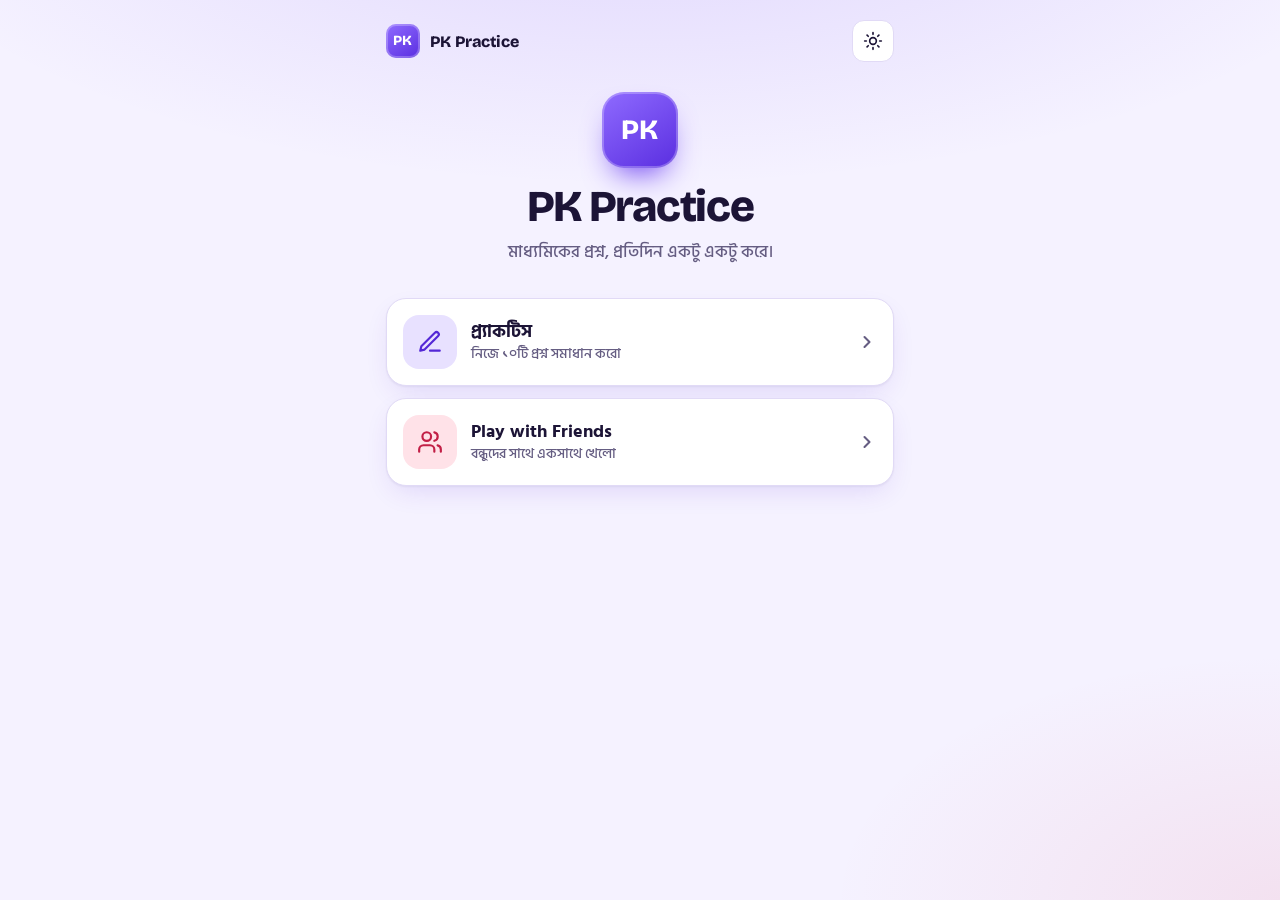
==== index.html @ 12517325 "index coad change" ====
<!DOCTYPE html>
<html lang="bn">
<head>
<meta charset="UTF-8">
<meta name="viewport" content="width=device-width, initial-scale=1, viewport-fit=cover">
<title>PK Practice – মাধ্যমিক প্রশ্ন প্র্যাকটিস</title>
<script>try{document.documentElement.dataset.theme=localStorage.getItem("pk-theme")||(matchMedia("(prefers-color-scheme: dark)").matches?"dark":"light")}catch(e){}</script>
<link rel="preconnect" href="https://fonts.googleapis.com">
<link rel="preconnect" href="https://fonts.gstatic.com" crossorigin>
<link href="https://fonts.googleapis.com/css2?family=Bricolage+Grotesque:opsz,wght@12..96,600;12..96,800&family=Hind+Siliguri:wght@400;500;600;700&display=swap" rel="stylesheet">
<link rel="stylesheet" href="style.css">
</head>
<body>
<div class="app">
  <header class="top">
    <div class="brand"><span class="logo">PK</span>PK Practice</div>
    <button id="themeBtn" class="icon-btn" aria-label="থিম বদলাও">
      <svg class="sun" width="20" height="20" viewBox="0 0 24 24" fill="none" stroke="currentColor" stroke-width="2" stroke-linecap="round"><circle cx="12" cy="12" r="4"/><path d="M12 2v2M12 20v2M4.9 4.9l1.4 1.4M17.7 17.7l1.4 1.4M2 12h2M20 12h2M4.9 19.1l1.4-1.4M17.7 6.3l1.4-1.4"/></svg>
      <svg class="moon" width="20" height="20" viewBox="0 0 24 24" fill="none" stroke="currentColor" stroke-width="2" stroke-linecap="round" stroke-linejoin="round"><path d="M21 12.8A9 9 0 1 1 11.2 3a7 7 0 0 0 9.8 9.8z"/></svg>
    </button>
  </header>

  <main>
    <!-- হোম -->
    <section id="home" class="view active">
      <div class="hero">
        <span class="logo xl">PK</span>
        <h1>PK Practice</h1>
        <p class="bn">মাধ্যমিকের প্রশ্ন, প্রতিদিন একটু একটু করে।</p>
      </div>
      <div class="menu">
        <button class="opt" data-go="setup">
          <span class="opt-ico"><svg width="26" height="26" viewBox="0 0 24 24" fill="none" stroke="currentColor" stroke-width="2" stroke-linecap="round" stroke-linejoin="round"><path d="M12 20h9M16.5 3.5a2.1 2.1 0 0 1 3 3L7 19l-4 1 1-4z"/></svg></span>
          <span class="opt-txt"><b>প্র্যাকটিস</b><small>নিজে ১০টি প্রশ্ন সমাধান করো</small></span>
          <svg class="chev" width="20" height="20" viewBox="0 0 24 24" fill="none" stroke="currentColor" stroke-width="2.5" stroke-linecap="round" stroke-linejoin="round"><path d="m9 6 6 6-6 6"/></svg>
        </button>
        <a class="opt" href="question practice/friends.html">
          <span class="opt-ico opp"><svg width="26" height="26" viewBox="0 0 24 24" fill="none" stroke="currentColor" stroke-width="2" stroke-linecap="round" stroke-linejoin="round"><path d="M16 21v-2a4 4 0 0 0-4-4H6a4 4 0 0 0-4 4v2M9 11a4 4 0 1 0 0-8 4 4 0 0 0 0 8zM22 21v-2a4 4 0 0 0-3-3.9M16 3.1a4 4 0 0 1 0 7.8"/></svg></span>
          <span class="opt-txt"><b>Play with Friends</b><small>বন্ধুদের সাথে একসাথে খেলো</small></span>
          <svg class="chev" width="20" height="20" viewBox="0 0 24 24" fill="none" stroke="currentColor" stroke-width="2.5" stroke-linecap="round" stroke-linejoin="round"><path d="m9 6 6 6-6 6"/></svg>
        </a>
      </div>
    </section>

    <!-- বিষয় বাছাই -->
    <section id="setup" class="view">
      <button class="back" data-go="home">← হোম</button>
      <div class="card form-card">
        <div>
          <h2 class="card-title">কোন বিষয়ে প্র্যাকটিস করবে?</h2>
          <p class="sub">বিষয় বেছে নিলে ১০টি র‍্যান্ডম প্রশ্ন আসবে।</p>
        </div>
        <div id="subjects" class="grid"><p class="sub">প্রশ্ন লোড হচ্ছে…</p></div>
        <p id="setupError" class="error" hidden></p>
      </div>
      <button id="startBtn" class="btn primary" disabled>বিষয় বাছাই করো</button>
    </section>

    <!-- কুইজ -->
    <section id="quiz" class="view">
      <div class="q-meta">
        <button id="quitBtn" class="leave">✕ বন্ধ করো</button>
        <span id="counter" class="count"></span>
      </div>
      <div id="segs" class="segs"></div>
      <div id="qCard" class="card q-card">
        <span id="qSubject" class="tag"></span>
        <h2 id="qText" class="q-text"></h2>
        <div id="options" class="options"></div>
        <div id="feedback" class="feedback" hidden></div>
      </div>
      <button id="nextBtn" class="btn primary" hidden>পরবর্তী</button>
    </section>

    <!-- রেজাল্ট -->
    <section id="result" class="view">
      <div class="card result-card">
        <div id="ring" class="ring">
          <svg viewBox="0 0 120 120"><circle class="trk" cx="60" cy="60" r="52"/><circle id="arc" class="arc" cx="60" cy="60" r="52"/></svg>
          <div class="ring-n"><b id="score"></b><small id="total"></small></div>
        </div>
        <h2 id="resultMsg"></h2>
        <p id="resultSub" class="reason"></p>
        <div class="stats">
          <div><b id="stOk"></b><span>সঠিক</span></div>
          <div><b id="stNo"></b><span>ভুল</span></div>
          <div><b id="stPct"></b><span>স্কোর</span></div>
        </div>
      </div>
      <details class="card review">
        <summary>প্রতিটি প্রশ্নের উত্তর দেখো</summary>
        <ul id="review"></ul>
      </details>
      <div class="row">
        <button id="againBtn" class="btn primary">আবার প্র্যাকটিস</button>
        <button class="btn ghost" data-go="home">হোম</button>
      </div>
    </section>
  </main>
</div>
<script src="script.js"></script>
</body>
</html>
---- style.css ----
/* =================== Design tokens =================== */
:root {
  --font: 'Bricolage Grotesque', 'Hind Siliguri', system-ui, sans-serif;
  --font-bn: 'Hind Siliguri', 'Bricolage Grotesque', system-ui, sans-serif;

  --bg: #f5f2ff;        --surface: #ffffff;   --surface-2: #f0ebff;
  --ink: #1c1436;       --muted: #655d82;     --line: #e1daf6;

  --violet: #6c3ff2;    --violet-ink: #ffffff; --violet-soft: #e8e1ff; --violet-text: #5428d6;
  --red: #e0365a;       --red-soft: #ffe2e8;   --red-text: #c21f46;
  --green: #12803d;     --green-soft: #d9f5e4;
  --gold: #f2a900;

  --shadow: 0 1px 2px rgba(28, 20, 54, .05), 0 10px 28px -8px rgba(84, 40, 214, .16);
  --glow-1: rgba(108, 63, 242, .16);
  --glow-2: rgba(224, 54, 90, .09);
}
[data-theme="dark"] {
  --bg: #130d26;        --surface: #1d1538;   --surface-2: #271d4a;
  --ink: #f2edff;       --muted: #a99fcc;     --line: #372b63;

  --violet: #a58bff;    --violet-ink: #150a36; --violet-soft: #33276a; --violet-text: #c8b9ff;
  --red: #ff7a93;       --red-soft: #43202f;   --red-text: #ff9db0;
  --green: #46d98a;     --green-soft: #143726;
  --gold: #ffc83d;

  --shadow: none;
  --glow-1: rgba(140, 100, 255, .22);
  --glow-2: rgba(255, 90, 130, .12);
}

/* =================== Base =================== */
*, *::before, *::after { box-sizing: border-box; }
html { -webkit-text-size-adjust: 100%; }
body {
  margin: 0; min-height: 100dvh; font-family: var(--font-bn); color: var(--ink); background-color: var(--bg);
  background-image: radial-gradient(70rem 28rem at 50% -8rem, var(--glow-1), transparent 70%), radial-gradient(40rem 22rem at 100% 100%, var(--glow-2), transparent 70%);
  background-attachment: fixed; line-height: 1.5; -webkit-tap-highlight-color: transparent;
}
.app { max-width: 540px; margin: 0 auto; padding: max(14px, env(safe-area-inset-top)) 16px calc(32px + env(safe-area-inset-bottom)); }
h1, h2, p { margin: 0; }
button { font-family: inherit; }
[hidden] { display: none !important; }
:focus-visible { outline: 3px solid var(--violet); outline-offset: 2px; }
.view { display: none; }
.view.active { display: grid; gap: 16px; }

/* =================== Top bar =================== */
.top { display: flex; align-items: center; justify-content: space-between; padding: 6px 0 16px; }
.brand { display: inline-flex; align-items: center; gap: 10px; font: 800 16px var(--font); }
.logo { width: 34px; height: 34px; border-radius: 10px; display: grid; place-items: center; color: #fff; font: 800 14px/1 var(--font); letter-spacing: .02em; background: linear-gradient(145deg, #8f6bff, #5a2ee0); box-shadow: inset 0 0 0 2px rgba(255, 255, 255, .25); }
.logo.xl { width: 76px; height: 76px; border-radius: 22px; font-size: 28px; margin-bottom: 16px; box-shadow: inset 0 0 0 2px rgba(255, 255, 255, .25), 0 16px 30px -12px var(--violet); }
.icon-btn { width: 42px; height: 42px; border-radius: 12px; border: 1.5px solid var(--line); background: var(--surface); color: var(--ink); display: grid; place-items: center; cursor: pointer; }
.icon-btn .moon { display: none; }
[data-theme="dark"] .icon-btn .sun { display: none; }
[data-theme="dark"] .icon-btn .moon { display: block; }

/* =================== Shared =================== */
.card { background: var(--surface); border: 1px solid var(--line); border-radius: 20px; padding: 20px; box-shadow: var(--shadow); }
.btn { appearance: none; border: 0; cursor: pointer; width: 100%; min-height: 54px; padding: 14px 18px; border-radius: 14px; font: 700 17px var(--font-bn); display: inline-flex; align-items: center; justify-content: center; gap: 8px; transition: transform .12s, opacity .15s; }
.btn:active:not(:disabled) { transform: scale(.98); }
.btn:disabled { opacity: .45; cursor: not-allowed; }
.btn.primary { background: var(--violet); color: var(--violet-ink); box-shadow: 0 8px 18px -8px var(--violet); }
.btn.ghost { background: transparent; color: var(--ink); border: 1.5px solid var(--line); }
.back { justify-self: start; background: none; border: 0; cursor: pointer; color: var(--ink); font: 700 15px var(--font-bn); padding: 8px 10px 8px 2px; border-radius: 10px; }
.sub { color: var(--muted); font-size: 15px; margin-top: 2px; }
.error { padding: 12px 14px; border-radius: 12px; background: var(--red-soft); color: var(--red-text); font-weight: 600; font-size: 15px; }

/* =================== Home =================== */
.hero { text-align: center; padding: 14px 0 10px; display: grid; justify-items: center; }
.hero h1 { font: 800 clamp(34px, 10vw, 44px)/1.05 var(--font); letter-spacing: -.03em; }
.hero .bn { margin-top: 10px; color: var(--muted); font: 500 17px/1.5 var(--font-bn); }
.menu { display: grid; gap: 12px; margin-top: 6px; }
.opt { display: flex; align-items: center; gap: 14px; width: 100%; text-align: left; text-decoration: none; color: var(--ink); background: var(--surface); border: 1px solid var(--line); border-radius: 20px; padding: 16px; box-shadow: var(--shadow); font: inherit; cursor: pointer; transition: transform .12s, border-color .15s; }
.opt:active { transform: scale(.98); }
@media (hover: hover) { .opt:hover { border-color: var(--violet); } }
.opt-ico { width: 54px; height: 54px; border-radius: 16px; flex: none; display: grid; place-items: center; background: var(--violet-soft); color: var(--violet-text); }
.opt-ico.opp { background: var(--red-soft); color: var(--red-text); }
.opt-txt { flex: 1; min-width: 0; }
.opt-txt b { display: block; font: 700 18px/1.3 var(--font-bn); }
.opt-txt small { display: block; color: var(--muted); font: 500 14px/1.4 var(--font-bn); }
.chev { color: var(--muted); flex: none; }

/* =================== Setup =================== */
.form-card { display: grid; gap: 18px; }
.card-title { font: 800 22px/1.35 var(--font-bn); }
.grid { display: grid; grid-template-columns: 1fr 1fr; gap: 10px; }
.tile { position: relative; display: flex; align-items: center; gap: 12px; padding: 12px; min-height: 66px; text-align: left; border-radius: 14px; border: 2px solid var(--line); background: var(--surface-2); color: var(--ink); font: 700 16px/1.3 var(--font-bn); cursor: pointer; transition: border-color .15s, background-color .15s; }
.tile.wide { grid-column: 1 / -1; }
.tile .ti { width: 40px; height: 40px; border-radius: 11px; flex: none; display: grid; place-items: center; background: var(--surface); color: var(--violet-text); }
.tile small { display: block; font: 500 12.5px/1.3 var(--font-bn); color: var(--muted); }
.tile.on { border-color: var(--violet); background: var(--violet-soft); }
.tile.on .ti { background: var(--violet); color: var(--violet-ink); }
.tile.on::after { content: "✓"; position: absolute; top: 6px; right: 10px; font-weight: 800; color: var(--violet-text); }
.tile:disabled { opacity: .5; cursor: not-allowed; }
@media (hover: hover) { .tile:hover:not(:disabled):not(.on) { border-color: var(--violet); } }

/* =================== Quiz =================== */
.q-meta { display: flex; justify-content: space-between; align-items: center; }
.leave { background: none; border: 0; color: var(--muted); font: 600 14px var(--font-bn); cursor: pointer; padding: 8px 4px; }
.count { font: 800 16px var(--font-bn); color: var(--violet-text); }
.segs { display: grid; grid-auto-flow: column; grid-auto-columns: 1fr; gap: 4px; }
.segs i { height: 8px; border-radius: 3px; background: var(--line); transition: background-color .25s; }
.segs i.cur { background: var(--violet); }
.segs i.ok { background: var(--green); }
.segs i.no { background: var(--red); }
.q-card { padding: 18px 16px 16px; }
.tag { display: inline-block; padding: 3px 10px; border-radius: 6px; background: var(--violet-soft); color: var(--violet-text); font: 700 13px var(--font-bn); margin-bottom: 12px; }
.q-text { font: 700 clamp(20px, 5.8vw, 24px)/1.5 var(--font-bn); margin-bottom: 18px; }
.options { display: grid; gap: 10px; }
.option { display: flex; align-items: center; gap: 12px; width: 100%; min-height: 58px; padding: 10px 14px 10px 10px; border-radius: 14px; border: 2px solid var(--line); background: var(--surface-2); color: var(--ink); font: 600 17px/1.4 var(--font-bn); text-align: left; cursor: pointer; transition: border-color .15s, background-color .15s, opacity .15s, transform .12s; }
@media (hover: hover) { .option:hover:not(:disabled) { border-color: var(--violet); } }
.option:active:not(:disabled) { transform: scale(.985); }
.option:disabled { cursor: default; }
.key { flex: none; width: 34px; height: 34px; border-radius: 9px; display: grid; place-items: center; background: var(--surface); border: 1.5px solid var(--line); color: var(--violet-text); font: 700 15px var(--font-bn); }
.otext { flex: 1; min-width: 0; overflow-wrap: anywhere; }
.mark { flex: none; font: 800 18px/1 var(--font); }
.option.is-correct { background: var(--green-soft); border-color: var(--green); color: var(--green); }
.option.is-wrong { background: var(--red-soft); border-color: var(--red); color: var(--red-text); animation: shake .38s; }
.is-correct .key, .is-wrong .key { border-color: currentColor; color: inherit; }
.is-correct .mark::after { content: "✓"; }
.is-wrong .mark::after { content: "✕"; }
.option.dim { opacity: .5; }
.en .q-text, .en .option { font-family: var(--font); }
.feedback { margin-top: 14px; padding: 12px 14px; border-radius: 12px; font: 500 15px/1.55 var(--font-bn); }
.feedback b { display: block; font-weight: 700; font-size: 16px; }
.feedback.ok { background: var(--green-soft); color: var(--green); }
.feedback.no { background: var(--red-soft); color: var(--red-text); }
.feedback .ex { display: block; margin-top: 6px; color: var(--ink); opacity: .85; }

/* =================== Result =================== */
.result-card { text-align: center; padding: 26px 16px 20px; display: grid; justify-items: center; gap: 6px; }
.ring { position: relative; width: 136px; height: 136px; margin-bottom: 10px; }
.ring svg { width: 100%; height: 100%; transform: rotate(-90deg); }
.ring circle { fill: none; stroke-width: 10; }
.trk { stroke: var(--surface-2); }
.arc { stroke: var(--violet); stroke-linecap: round; stroke-dasharray: 327; stroke-dashoffset: 327; transition: stroke-dashoffset 1s cubic-bezier(.2, .8, .2, 1); }
.ring.win .arc { stroke: var(--gold); }
.ring.low .arc { stroke: var(--red); }
.ring-n { position: absolute; inset: 0; display: grid; place-content: center; justify-items: center; line-height: 1.1; }
.ring-n b { font: 800 38px/1 var(--font-bn); }
.ring-n small { color: var(--muted); font: 600 15px var(--font-bn); }
.result-card h2 { font: 800 clamp(22px, 6.5vw, 28px)/1.3 var(--font-bn); }
.reason { color: var(--muted); font-size: 16px; }
.stats { display: grid; grid-template-columns: repeat(3, 1fr); width: 100%; margin-top: 14px; padding-top: 14px; border-top: 1px solid var(--line); }
.stats div + div { border-left: 1px solid var(--line); }
.stats b { display: block; font: 800 24px/1.2 var(--font-bn); }
.stats div:nth-child(1) b { color: var(--green); }
.stats div:nth-child(2) b { color: var(--red-text); }
.stats span { color: var(--muted); font-size: 14px; }
.review { padding: 0; overflow: hidden; }
.review summary { list-style: none; cursor: pointer; padding: 16px 18px; font-weight: 700; display: flex; justify-content: space-between; align-items: center; }
.review summary::-webkit-details-marker { display: none; }
.review summary::after { content: ""; width: 9px; height: 9px; border-right: 2.5px solid var(--muted); border-bottom: 2.5px solid var(--muted); transform: rotate(45deg); transition: transform .2s; }
.review[open] summary::after { transform: rotate(-135deg); }
.review ul { list-style: none; margin: 0; padding: 0 18px 6px; }
.review li { padding: 14px 0 14px 12px; border-top: 1px solid var(--line); border-left: 4px solid var(--green); margin-left: -12px; padding-left: 12px; display: grid; gap: 4px; }
.review li.bad { border-left-color: var(--red); }
.review .q { font: 600 16px/1.45 var(--font-bn); }
.review .wrong { color: var(--red-text); font-size: 14.5px; }
.review .right { color: var(--green); font-weight: 700; font-size: 15px; }
.row { display: grid; grid-template-columns: 3fr 2fr; gap: 10px; }

@keyframes shake { 0%, 100% { transform: translateX(0); } 25% { transform: translateX(-6px); } 75% { transform: translateX(6px); } }
@media (prefers-reduced-motion: reduce) { *, *::before, *::after { animation-duration: .01ms !important; transition-duration: .01ms !important; } }
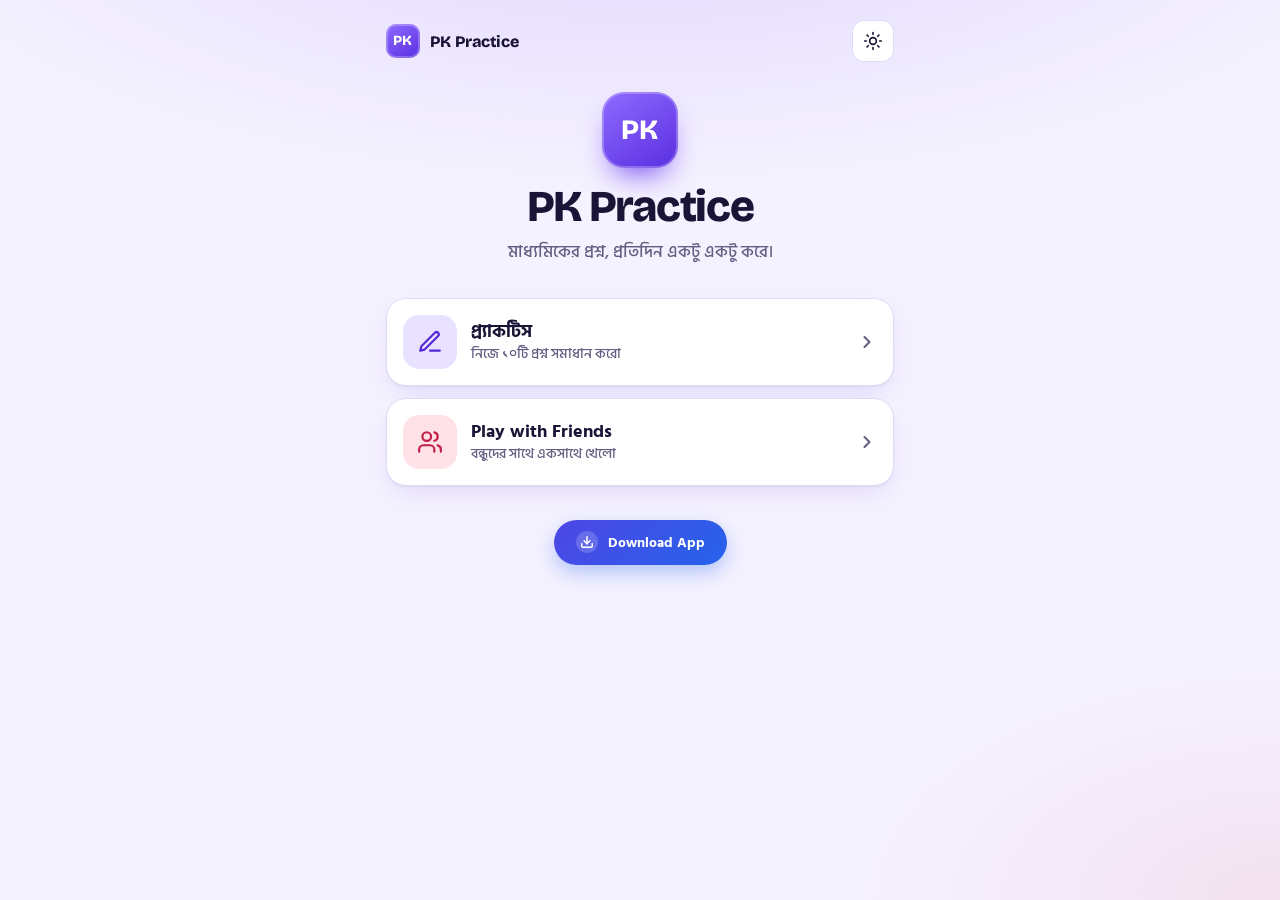
==== commit ba8e23c7: "upgrade download button logic" ====
--- a/index.html
+++ b/index.html
@@ -3,12 +3,40 @@
 <head>
 <meta charset="UTF-8">
 <meta name="viewport" content="width=device-width, initial-scale=1, viewport-fit=cover">
-<title>PK Practice – মাধ্যমিক প্রশ্ন প্র্যাকটিস</title>
+<title>PK Practice – Madhyamik question practice</title>
+
+ <meta name="description" content="Challenge your friends to a live Madhyamik quiz. Create a room, share the code, and see who scores highest." />
+  <meta property="og:type" content="website" />
+  <meta property="og:site_name" content="P. K PRACTICE" />
+  <meta property="og:title" content="Play the Madhyamik Quiz with Friends | P. K PRACTICE" />
+  <meta property="og:description" content="Challenge your friends to a live Madhyamik quiz. Create a room, share the code, and see who scores highest." />
+  <meta property="og:url" content="https://parthakonai000.github.io/Sub-question-practice/" />
+  <meta property="og:image" content="https://parthakonai000.github.io/Sub-question-practice/Madhyamik_banner.jpeg" />
+  <meta property="og:image:width" content="1200" />
+  <meta property="og:image:height" content="630" />
+  <meta property="og:image:alt" content="P. K PRACTICE: play the Madhyamik quiz with friends" />
+  <meta name="twitter:card" content="summary_large_image" />
+  <meta name="twitter:title" content="Play Phrasal Verbs with a Friend | P. K PRACTICE" />
+  <meta name="twitter:description" content="Challenge your friends to a live Madhyamik quiz. Create a room, share the code, and see who scores highest." />
+  <meta name="twitter:image" content="https://parthakonai000.github.io/Sub-question-practice/Madhyamik_banner.jpeg" />
+
+
+
+
+
+
+
 <script>try{document.documentElement.dataset.theme=localStorage.getItem("pk-theme")||(matchMedia("(prefers-color-scheme: dark)").matches?"dark":"light")}catch(e){}</script>
 <link rel="preconnect" href="https://fonts.googleapis.com">
 <link rel="preconnect" href="https://fonts.gstatic.com" crossorigin>
 <link href="https://fonts.googleapis.com/css2?family=Bricolage+Grotesque:opsz,wght@12..96,600;12..96,800&family=Hind+Siliguri:wght@400;500;600;700&display=swap" rel="stylesheet">
 <link rel="stylesheet" href="style.css">
+
+<link rel="manifest" href="./manifest.json">
+<meta name="theme-color" content="#2563eb">
+<link rel="apple-touch-icon" href="./icon-192.png">
+
+
 </head>
 <body>
 <div class="app">
@@ -40,6 +68,240 @@
           <svg class="chev" width="20" height="20" viewBox="0 0 24 24" fill="none" stroke="currentColor" stroke-width="2.5" stroke-linecap="round" stroke-linejoin="round"><path d="m9 6 6 6-6 6"/></svg>
         </a>
       </div>
+      
+      <!-- ========================================================== -->
+<!-- ============== START: PK PRACTICE PWA SYSTEM ============== -->
+<!-- ========================================================== -->
+
+<style>
+  /* --- Animated Download App Button --- */
+  .pk-download-wrap {
+    display: none;
+    justify-content: center;
+    margin: 18px auto;
+  }
+
+  .pk-download-btn {
+    position: relative;
+    display: inline-flex;
+    align-items: center;
+    gap: 10px;
+    padding: 11px 22px;
+    font-size: 14px;
+    font-weight: 700;
+    color: #ffffff;
+    background: linear-gradient(135deg, #4f46e5 0%, #2563eb 100%);
+    border: none;
+    border-radius: 999px;
+    cursor: pointer;
+    overflow: hidden;
+    box-shadow: 0 8px 20px rgba(37, 99, 235, 0.32);
+    transition: transform 0.2s ease, box-shadow 0.2s ease;
+    animation: pkPulseGlow 2.4s infinite ease-in-out;
+    font-family: inherit;
+  }
+
+  .pk-download-btn:hover {
+    transform: translateY(-2px);
+    box-shadow: 0 12px 24px rgba(37, 99, 235, 0.42);
+  }
+
+  .pk-download-btn:active {
+    transform: scale(0.96);
+  }
+
+  .pk-download-btn::before {
+    content: "";
+    position: absolute;
+    top: 0;
+    left: -75%;
+    width: 50%;
+    height: 100%;
+    background: linear-gradient(
+      120deg,
+      rgba(255, 255, 255, 0) 0%,
+      rgba(255, 255, 255, 0.38) 50%,
+      rgba(255, 255, 255, 0) 100%
+    );
+    transform: skewX(-25deg);
+    animation: pkShineSweep 3.2s infinite;
+  }
+
+  .pk-download-icon {
+    display: inline-flex;
+    align-items: center;
+    justify-content: center;
+    width: 22px;
+    height: 22px;
+    background: rgba(255, 255, 255, 0.18);
+    border-radius: 50%;
+    animation: pkIconBounce 1.6s infinite ease-in-out;
+  }
+
+  @keyframes pkPulseGlow {
+    0%, 100% { box-shadow: 0 6px 18px rgba(37, 99, 235, 0.30); }
+    50% { box-shadow: 0 10px 26px rgba(79, 70, 229, 0.55); }
+  }
+
+  @keyframes pkShineSweep {
+    0% { left: -75%; }
+    45%, 100% { left: 135%; }
+  }
+
+  @keyframes pkIconBounce {
+    0%, 100% { transform: translateY(0); }
+    50% { transform: translateY(2.5px); }
+  }
+
+  /* --- Fixed Bottom Install Popup (স্লাইড করলে সরবে না) --- */
+  #pwaInstallPopup {
+    display: none;
+    position: fixed;
+    bottom: 16px;
+    left: 16px;
+    right: 16px;
+    background: #ffffff;
+    border: 1px solid #d1d5db;
+    border-radius: 14px;
+    padding: 14px 16px;
+    box-shadow: 0 10px 25px rgba(0, 0, 0, 0.15);
+    z-index: 9999;
+    font-family: sans-serif;
+  }
+
+  .pk-popup-body {
+    display: flex;
+    align-items: center;
+    justify-content: space-between;
+    gap: 12px;
+  }
+
+  .pk-popup-title {
+    font-weight: 700;
+    font-size: 15px;
+    color: #111827;
+  }
+
+  .pk-popup-desc {
+    font-size: 13px;
+    color: #4b5563;
+    margin-top: 2px;
+  }
+
+  .pk-popup-install-btn {
+    background: #2563eb;
+    color: #ffffff;
+    border: none;
+    border-radius: 8px;
+    padding: 10px 14px;
+    font-size: 13px;
+    font-weight: 600;
+    cursor: pointer;
+    white-space: nowrap;
+  }
+</style>
+
+<!-- 1. Animated Download App Button -->
+<div id="pkDownloadWrap" class="pk-download-wrap">
+  <button id="pkCustomDownloadBtn" class="pk-download-btn" type="button">
+    <span class="pk-download-icon">
+      <svg width="14" height="14" viewBox="0 0 24 24" fill="none" stroke="currentColor" stroke-width="2.6" stroke-linecap="round" stroke-linejoin="round">
+        <path d="M21 15v4a2 2 0 0 1-2 2H5a2 2 0 0 1-2-2v-4"></path>
+        <polyline points="7 10 12 15 17 10"></polyline>
+        <line x1="12" y1="15" x2="12" y2="3"></line>
+      </svg>
+    </span>
+    <span>Download App</span>
+  </button>
+</div>
+
+<!-- 2. Fixed Bottom Install Popup -->
+<div id="pwaInstallPopup">
+  <div class="pk-popup-body">
+    <div>
+      <div class="pk-popup-title">অ্যাপ ইনস্টল করুন</div>
+      <div class="pk-popup-desc">ফোনের হোম স্ক্রিন থেকে দ্রুত ব্যবহার করতে অ্যাপটি ইনস্টল করুন।</div>
+    </div>
+    <button id="pwaInstallBtn" class="pk-popup-install-btn" type="button">Install</button>
+  </div>
+</div>
+
+<script>
+  (function () {
+    const INSTALLED_KEY = "pk_practice_pwa_installed";
+    const popup = document.getElementById("pwaInstallPopup");
+    const popupInstallBtn = document.getElementById("pwaInstallBtn");
+    const customWrap = document.getElementById("pkDownloadWrap");
+    const customDownloadBtn = document.getElementById("pkCustomDownloadBtn");
+    let deferredPrompt = null;
+
+    const isStandalone =
+      window.matchMedia("(display-mode: standalone)").matches ||
+      window.navigator.standalone === true;
+
+    function hideAllInstallUI() {
+      if (popup) popup.style.display = "none";
+      if (customWrap) customWrap.style.display = "none";
+    }
+
+    function showDownloadButtonOnly() {
+      if (isStandalone || localStorage.getItem(INSTALLED_KEY) === "true") {
+        hideAllInstallUI();
+        return;
+      }
+      if (customWrap) customWrap.style.display = "flex";
+    }
+
+    // পেজ লোড হলেই (beforeinstallprompt না এলেও) বাটন দেখাবে
+    showDownloadButtonOnly();
+
+    window.addEventListener("beforeinstallprompt", (e) => {
+      e.preventDefault();
+      deferredPrompt = e;
+      if (!isStandalone && localStorage.getItem(INSTALLED_KEY) !== "true") {
+        if (customWrap) customWrap.style.display = "flex";
+        if (popup) popup.style.display = "block";
+      }
+    });
+
+    async function triggerAppInstall() {
+      if (deferredPrompt) {
+        deferredPrompt.prompt();
+        const result = await deferredPrompt.userChoice;
+        if (result.outcome === "accepted") {
+          localStorage.setItem(INSTALLED_KEY, "true");
+          hideAllInstallUI();
+        }
+        deferredPrompt = null;
+      } else {
+        alert("ব্রাউজারের মেনু (⋮) থেকে 'Add to Home screen' বা 'Install app' সিলেক্ট করুন।");
+      }
+    }
+
+    if (customDownloadBtn) customDownloadBtn.addEventListener("click", triggerAppInstall);
+    if (popupInstallBtn) popupInstallBtn.addEventListener("click", triggerAppInstall);
+
+    window.addEventListener("appinstalled", () => {
+      localStorage.setItem(INSTALLED_KEY, "true");
+      deferredPrompt = null;
+      hideAllInstallUI();
+    });
+
+    if ("serviceWorker" in navigator) {
+      window.addEventListener("load", () => {
+        navigator.serviceWorker.register("./sw.js")
+          .then((reg) => console.log("SW registered:", reg.scope))
+          .catch((err) => console.error("SW registration failed:", err));
+      });
+    }
+  })();
+</script>
+
+
+<!-- ========================================================== -->
+<!-- =============== END: PK PRACTICE PWA SYSTEM =============== -->
+<!-- ========================================================== -->
+
     </section>
 
     <!-- বিষয় বাছাই -->
@@ -99,5 +361,129 @@
   </main>
 </div>
 <script src="script.js"></script>
+
+
+
+
+
+<div id="pwaInstallPopup" style="display:none; position:fixed; bottom:16px; left:16px; right:16px; background:#ffffff; border:1px solid #d1d5db; border-radius:12px; padding:14px 16px; box-shadow:0 10px 25px rgba(0,0,0,0.15); z-index:9999; font-family:sans-serif; touch-action:none; transition:transform 0.2s ease, opacity 0.2s ease;">
+  <div style="width:36px; height:4px; background:#d1d5db; border-radius:999px; margin:0 auto 8px auto;"></div>
+  <div style="display:flex; align-items:center; justify-content:space-between; gap:12px;">
+    <div>
+      <div style="font-weight:700; font-size:15px; color:#111827;">অ্যাপ ইনস্টল করুন</div>
+      <div style="font-size:13px; color:#4b5563; margin-top:2px;">হোম স্ক্রিনে রাখতে Install চাপুন, অথবা নিচে/পাশে স্লাইড করে সরান।</div>
+    </div>
+    <button id="pwaInstallBtn" type="button" style="background:#2563eb; color:#ffffff; border:none; border-radius:8px; padding:10px 14px; font-size:13px; font-weight:600; cursor:pointer; white-space:nowrap;">
+      Install
+    </button>
+  </div>
+</div>
+
+<script>
+  (function () {
+    const INSTALLED_KEY = "pk_practice_pwa_installed";
+    const popup = document.getElementById("pwaInstallPopup");
+    const installBtn = document.getElementById("pwaInstallBtn");
+    let deferredPrompt = null;
+
+    const isStandalone =
+      window.matchMedia("(display-mode: standalone)").matches ||
+      window.navigator.standalone === true;
+
+    if (isStandalone || localStorage.getItem(INSTALLED_KEY) === "true") {
+      if (popup) popup.style.display = "none";
+      return;
+    }
+
+    window.addEventListener("beforeinstallprompt", (e) => {
+      e.preventDefault();
+      deferredPrompt = e;
+
+      if (localStorage.getItem(INSTALLED_KEY) !== "true" && popup) {
+        popup.style.display = "block";
+      }
+    });
+
+    if (installBtn) {
+      installBtn.addEventListener("click", async () => {
+        if (!deferredPrompt) return;
+
+        deferredPrompt.prompt();
+        const result = await deferredPrompt.userChoice;
+
+        if (result.outcome === "accepted") {
+          localStorage.setItem(INSTALLED_KEY, "true");
+          if (popup) popup.style.display = "none";
+        }
+
+        deferredPrompt = null;
+      });
+    }
+
+    window.addEventListener("appinstalled", () => {
+      localStorage.setItem(INSTALLED_KEY, "true");
+      deferredPrompt = null;
+      if (popup) popup.style.display = "none";
+    });
+
+    // হাতে স্লাইড বা টানলে পপ-আপ সরিয়ে দেওয়ার লজিক
+    if (popup) {
+      let startX = 0;
+      let startY = 0;
+      let currentX = 0;
+      let currentY = 0;
+      let isDragging = false;
+
+      popup.addEventListener("touchstart", (e) => {
+        if (e.target === installBtn) return;
+        const touch = e.touches[0];
+        startX = touch.clientX;
+        startY = touch.clientY;
+        currentX = 0;
+        currentY = 0;
+        isDragging = true;
+        popup.style.transition = "none";
+      }, { passive: true });
+
+      popup.addEventListener("touchmove", (e) => {
+        if (!isDragging) return;
+        const touch = e.touches[0];
+        currentX = touch.clientX - startX;
+        currentY = touch.clientY - startY;
+
+        // নিচে বা ডানে/বামে টানলে পপ-আপ সাথে সাথে নড়বে
+        const moveY = currentY > 0 ? currentY : currentY * 0.25;
+        popup.style.transform = `translate(${currentX}px, ${moveY}px)`;
+        const distance = Math.max(Math.abs(currentX), Math.max(0, currentY));
+        popup.style.opacity = String(Math.max(0.2, 1 - distance / 180));
+      }, { passive: true });
+
+      popup.addEventListener("touchend", () => {
+        if (!isDragging) return;
+        isDragging = false;
+        popup.style.transition = "transform 0.2s ease, opacity 0.2s ease";
+
+        // যথেষ্ট দূরে (৭০px-এর বেশি) স্লাইড করলে পপ-আপ লুকিয়ে যাবে
+        if (currentY > 70 || Math.abs(currentX) > 90) {
+          const exitX = Math.abs(currentX) > 90 ? (currentX > 0 ? 320 : -320) : 0;
+          const exitY = currentY > 70 ? 200 : 0;
+          popup.style.transform = `translate(${exitX}px, ${exitY}px)`;
+          popup.style.opacity = "0";
+          setTimeout(() => {
+            popup.style.display = "none";
+            popup.style.transform = "";
+            popup.style.opacity = "1";
+          }, 200);
+        } else {
+          // অল্প টেনে ছেড়ে দিলে আগের জায়গায় ফিরে আসবে
+          popup.style.transform = "";
+          popup.style.opacity = "1";
+        }
+      });
+    }
+  })();
+</script>
+
+
 </body>
 </html>
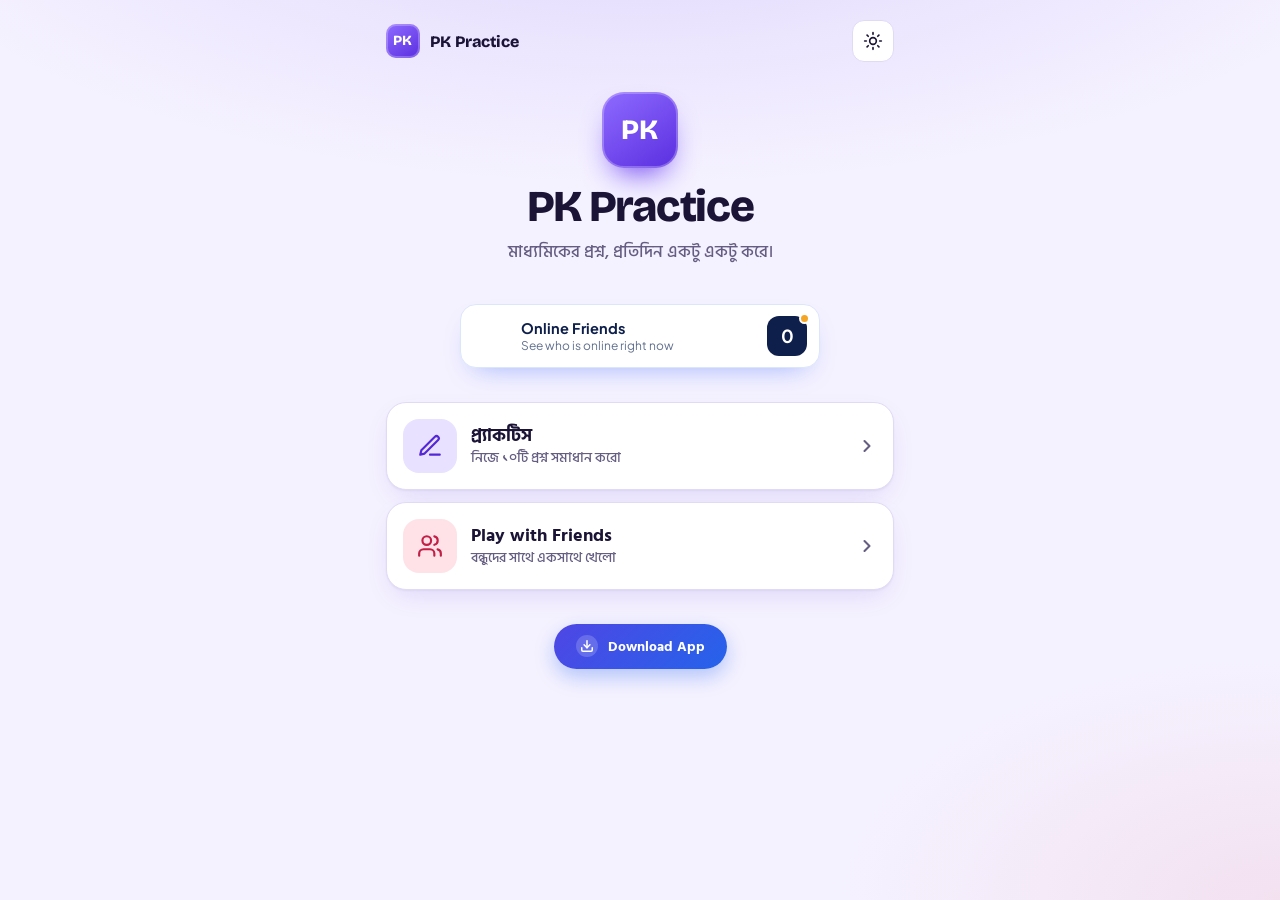
==== commit ceceeee3: "add online user view features" ====
--- a/index.html
+++ b/index.html
@@ -56,6 +56,476 @@
         <h1>PK Practice</h1>
         <p class="bn">মাধ্যমিকের প্রশ্ন, প্রতিদিন একটু একটু করে।</p>
       </div>
+      
+      
+      
+      
+      <!-- ========================================================== -->
+<!--        START: PK ONLINE FRIENDS WIDGET (ALL-IN-ONE)        -->
+<!-- ========================================================== -->
+<link rel="preconnect" href="https://fonts.googleapis.com">
+<link rel="preconnect" href="https://fonts.gstatic.com" crossorigin>
+<link href="https://fonts.googleapis.com/css2?family=Hind+Siliguri:wght@400;500;600;700&family=Plus+Jakarta+Sans:wght@500;600;700;800&display=swap" rel="stylesheet">
+<style>
+  .pk-of-trigger, .pk-of-overlay {
+    --ink: #0d1f4a; --blue: #2457f5; --blue-d: #1b43c9; --soft: #eef3ff; --line: #dce6fb;
+    --muted: #62708f; --live: #14c47c; --wait: #f5a524;
+    font-family: 'Plus Jakarta Sans', 'Hind Siliguri', 'Segoe UI', system-ui, sans-serif;
+  }
+  .pk-of-trigger *, .pk-of-overlay * { box-sizing: border-box; font-family: inherit; }
+  .pk-of-hidden { display: none !important; }
+
+  /* ---------- রাডার লোগো (বাটন + পপআপ দুই জায়গাতেই) ---------- */
+  .pk-of-logo { --c: var(--wait); position: relative; width: 40px; height: 40px; flex-shrink: 0; display: grid; place-items: center; }
+  .pk-of-live .pk-of-logo, .pk-of-logo.pk-of-live { --c: var(--live); }
+  .pk-of-core { width: 13px; height: 13px; border-radius: 50%; background: var(--c); border: 3px solid #fff; box-shadow: 0 0 0 1.5px var(--c); z-index: 1; transition: background .4s; }
+  .pk-of-ring { position: absolute; inset: 0; border-radius: 50%; border: 2px solid var(--c); opacity: 0; animation: pkOfRing 2.6s ease-out infinite; }
+  .pk-of-ring.b { animation-delay: 1.3s; }
+  .pk-of-logo:not(.pk-of-live) .pk-of-ring { animation-duration: 3.6s; }
+  @keyframes pkOfRing { 0% { transform: scale(.3); opacity: .8; } 100% { transform: scale(1); opacity: 0; } }
+
+  /* ---------- মূল বাটন ---------- */
+  .pk-of-trigger {
+    display: flex; align-items: center; gap: 12px; width: 100%; max-width: 360px; margin: 12px auto; padding: 11px 12px 11px 14px;
+    background: #fff; color: var(--ink); border: 1.5px solid var(--line); border-radius: 16px; cursor: pointer; text-align: left;
+    box-shadow: 0 1px 0 #fff inset, 0 12px 28px -14px rgba(36, 87, 245, .45);
+    transition: transform .15s, box-shadow .2s, border-color .2s;
+  }
+  .pk-of-trigger:hover { border-color: #b4c8fb; box-shadow: 0 1px 0 #fff inset, 0 16px 32px -14px rgba(36, 87, 245, .55); }
+  .pk-of-trigger:active { transform: scale(.985); }
+  .pk-of-trigger:focus-visible, .pk-of-overlay button:focus-visible { outline: 3px solid rgba(36, 87, 245, .45); outline-offset: 2px; }
+
+  .pk-of-stack { display: flex; flex-shrink: 0; min-width: 34px; }
+  .pk-of-av { width: 34px; height: 34px; margin-left: -11px; display: grid; place-items: center; border-radius: 11px; border: 2.5px solid #fff;
+    font-size: 14px; font-weight: 700; color: #fff; background: hsl(var(--h, 224) 68% 48%); animation: pkOfAv .5s cubic-bezier(.3, 1.5, .5, 1) both; }
+  .pk-of-av:first-child { margin-left: 0; }
+  .pk-of-more { background: var(--soft); color: var(--blue); font-size: 12px; }
+  @keyframes pkOfAv { from { transform: scale(.4); opacity: 0; } }
+
+  .pk-of-btn-text { display: flex; flex-direction: column; min-width: 0; flex: 1; }
+  .pk-of-btn-title { font-size: 14.5px; font-weight: 700; line-height: 1.25; }
+  .pk-of-btn-sub { font-size: 12px; color: var(--muted); margin-top: 1px; }
+
+  .pk-of-badge { position: relative; flex-shrink: 0; min-width: 40px; height: 40px; padding: 0 10px; display: grid; place-items: center;
+    border-radius: 12px; background: var(--ink); color: #fff; font-size: 18px; font-weight: 700; }
+  .pk-of-badge::after { content: ''; position: absolute; top: -3px; right: -3px; width: 11px; height: 11px; border-radius: 50%; background: var(--wait); border: 2.5px solid #fff; transition: background .4s; }
+  .pk-of-live .pk-of-badge::after { background: var(--live); animation: pkOfBadge 2s ease-out infinite; }
+  @keyframes pkOfBadge { 0% { box-shadow: 0 0 0 0 rgba(20, 196, 124, .6); } 100% { box-shadow: 0 0 0 9px rgba(20, 196, 124, 0); } }
+  .pk-of-badge b.pk-of-bump, .pk-of-count.pk-of-bump { animation: pkOfBump .45s cubic-bezier(.3, 1.6, .5, 1); }
+  @keyframes pkOfBump { from { transform: translateY(6px) scale(.7); opacity: .3; } }
+
+  /* ---------- পপআপ ---------- */
+  .pk-of-overlay { position: fixed; inset: 0; z-index: 9999; display: flex; align-items: flex-end; justify-content: center; padding: 0;
+    background: rgba(13, 31, 74, .5); backdrop-filter: blur(4px); animation: pkOfFade .25s ease both; }
+  .pk-of-overlay.pk-of-closing { animation: pkOfFade .18s ease reverse both; }
+  .pk-of-overlay.pk-of-closing .pk-of-modal { animation: pkOfSheetOut .18s ease both; }
+  @keyframes pkOfFade { from { opacity: 0; } }
+
+  .pk-of-modal { width: 100%; max-width: 440px; max-height: 92vh; display: flex; flex-direction: column; overflow: hidden; background: #fbfcff;
+    border-radius: 24px 24px 0 0; border: 1px solid var(--line); border-bottom: 0; box-shadow: 0 -20px 50px -20px rgba(13, 31, 74, .45);
+    animation: pkOfSheet .4s cubic-bezier(.2, .9, .2, 1) both; }
+  @keyframes pkOfSheet { from { transform: translateY(60px); opacity: 0; } }
+  @keyframes pkOfSheetOut { to { transform: translateY(40px); opacity: 0; } }
+  @media (min-width: 520px) {
+    .pk-of-overlay { align-items: center; padding: 16px; }
+    .pk-of-modal { border-radius: 22px; border-bottom: 1px solid var(--line); animation-name: pkOfPop; }
+    @keyframes pkOfPop { from { transform: translateY(14px) scale(.96); opacity: 0; } }
+  }
+
+  .pk-of-grab { width: 38px; height: 4px; border-radius: 4px; background: #cfdaf3; margin: 8px auto 0; }
+  @media (min-width: 520px) { .pk-of-grab { display: none; } }
+
+  .pk-of-header { padding: 14px 16px 14px 18px; display: flex; align-items: center; gap: 12px; border-bottom: 1px solid var(--line); background: linear-gradient(#fff, var(--soft)); }
+  .pk-of-htext { flex: 1; min-width: 0; }
+  .pk-of-header h3 { margin: 0; font-size: 19px; font-weight: 700; line-height: 1.25; color: var(--ink); }
+  .pk-of-count { display: inline-block; color: var(--blue); }
+  .pk-of-substatus { margin: 1px 0 0; font-size: 12.5px; color: var(--muted); }
+  .pk-of-logo.pk-of-live ~ .pk-of-htext .pk-of-substatus { color: #0b9a60; }
+  .pk-of-close { flex-shrink: 0; width: 34px; height: 34px; display: grid; place-items: center; border: 1px solid var(--line); border-radius: 11px; background: #fff;
+    color: var(--ink); font-size: 20px; line-height: 1; cursor: pointer; transition: background .2s, transform .15s; }
+  .pk-of-close:hover { background: var(--soft); transform: rotate(90deg); }
+
+  .pk-of-profile { padding: 11px 18px; display: flex; align-items: center; justify-content: space-between; gap: 10px; font-size: 14.5px; color: var(--ink); border-bottom: 1px dashed var(--line); }
+  .pk-of-profile > span { overflow: hidden; text-overflow: ellipsis; white-space: nowrap; }
+  .pk-of-profile > span em { font-style: normal; color: var(--muted); }
+
+
+  .pk-of-body { padding: 14px 18px 20px; overflow-y: auto; }
+  .pk-of-title { margin: 0 0 10px; font-size: 13px; font-weight: 600; color: var(--muted); }
+  .pk-of-list { list-style: none; margin: 0; padding: 0; display: flex; flex-direction: column; max-height: 310px; overflow-y: auto; scrollbar-width: thin; }
+
+  .pk-of-item { display: flex; align-items: center; justify-content: space-between; gap: 10px; margin-bottom: 8px; padding: 9px 12px; max-height: 64px;
+    background: #fff; border: 1px solid var(--line); border-radius: 13px; transition: border-color .2s; animation: pkOfRowIn .5s cubic-bezier(.2, .8, .2, 1) both; }
+  .pk-of-item.pk-of-me { order: -1; background: var(--soft); border-color: #c5d6ff; }
+  .pk-of-item:hover { border-color: #b4c8fb; }
+  .pk-of-item.pk-of-leaving { animation: pkOfRowOut .3s ease forwards; pointer-events: none; }
+  @keyframes pkOfRowIn { from { opacity: 0; transform: translateX(-14px); background: #d9f7ea; border-color: var(--live); } }
+  @keyframes pkOfRowOut { to { opacity: 0; transform: translateX(14px); max-height: 0; padding-top: 0; padding-bottom: 0; margin-bottom: 0; border-width: 0; } }
+
+  .pk-of-item-left { display: flex; align-items: center; gap: 12px; min-width: 0; }
+  .pk-of-avatar { width: 36px; height: 36px; flex-shrink: 0; display: grid; place-items: center; border-radius: 11px; font-size: 15px; font-weight: 700; color: #fff; background: hsl(var(--h, 224) 68% 48%); }
+  .pk-of-uname { font-size: 15.5px; font-weight: 600; color: var(--ink); overflow: hidden; text-overflow: ellipsis; white-space: nowrap; }
+  .pk-of-you { font-size: 12px; font-weight: 600; color: var(--blue); background: #fff; border: 1px solid #c5d6ff; padding: 1px 8px; border-radius: 6px; }
+  .pk-of-gdot { position: relative; width: 10px; height: 10px; flex-shrink: 0; border-radius: 50%; background: var(--live); }
+  .pk-of-gdot::after { content: ''; position: absolute; inset: 0; border-radius: 50%; background: var(--live); animation: pkOfDot 2s ease-out infinite; }
+  @keyframes pkOfDot { to { transform: scale(2.8); opacity: 0; } }
+
+  .pk-of-skel, .pk-of-empty { display: none; }
+  .pk-of-loading .pk-of-skel { display: block; }
+  .pk-of-sk { display: flex; align-items: center; gap: 12px; margin-bottom: 8px; padding: 9px 12px; border: 1px solid var(--line); border-radius: 13px; }
+  .pk-of-sk i, .pk-of-sk b { display: block; background: linear-gradient(100deg, #eaf0fd 30%, #f8faff 50%, #eaf0fd 70%) 0 0 / 200% 100%; animation: pkOfShimmer 1.3s linear infinite; }
+  .pk-of-sk i { width: 36px; height: 36px; border-radius: 11px; }
+  .pk-of-sk b { width: 46%; height: 12px; border-radius: 6px; }
+  .pk-of-sk:last-child b { width: 32%; }
+  @keyframes pkOfShimmer { to { background-position: -200% 0; } }
+  .pk-of-alone:not(.pk-of-loading) .pk-of-empty { display: block; margin: 4px 2px 0; font-size: 13.5px; line-height: 1.55; color: var(--muted); }
+
+  @media (prefers-reduced-motion: reduce) { .pk-of-trigger *, .pk-of-overlay, .pk-of-overlay * { animation-duration: .01ms !important; animation-iteration-count: 1 !important; transition-duration: .01ms !important; } }
+</style>
+
+<!-- অনলাইন ফ্রেন্ডস বাটন -->
+<button id="pk-of-open-btn" class="pk-of-trigger" type="button" aria-haspopup="dialog">
+  <span class="pk-of-stack" aria-hidden="true">
+    <span id="pk-of-av1" class="pk-of-av pk-of-hidden"></span>
+    <span id="pk-of-av2" class="pk-of-av pk-of-hidden"></span>
+    <span id="pk-of-av3" class="pk-of-av pk-of-hidden"></span>
+    <span id="pk-of-more" class="pk-of-av pk-of-more pk-of-hidden"></span>
+  </span>
+  <span class="pk-of-btn-text">
+    <span class="pk-of-btn-title">Online Friends</span>
+    <span class="pk-of-btn-sub">See who is online right now</span>
+  </span>
+  <span class="pk-of-badge"><b id="pk-of-btn-count">0</b></span>
+</button>
+
+<!-- পপআপ -->
+<div id="pk-of-overlay" class="pk-of-overlay pk-of-hidden">
+  <div id="pk-of-modal" class="pk-of-modal pk-of-loading pk-of-alone" role="dialog" aria-modal="true" aria-labelledby="pk-of-heading">
+    <div class="pk-of-grab" aria-hidden="true"></div>
+    <div class="pk-of-header">
+      <span id="pk-of-logo" class="pk-of-logo" aria-hidden="true"><i class="pk-of-ring"></i><i class="pk-of-ring b"></i><i class="pk-of-core"></i></span>
+      <div class="pk-of-htext">
+        <h3 id="pk-of-heading">Online Friends <span class="pk-of-count">(<span id="pk-of-modal-count">0</span>)</span></h3>
+        <p id="pk-of-conn-status" class="pk-of-substatus" aria-live="polite">Connecting...</p>
+      </div>
+      <button id="pk-of-close-btn" class="pk-of-close" type="button" aria-label="Close">&times;</button>
+    </div>
+
+    <div class="pk-of-profile">
+      <span><em>Your name:</em> <strong id="pk-of-my-name">Guest</strong></span>
+    </div>
+
+
+    <div class="pk-of-body">
+      <p class="pk-of-title">Active now</p>
+      <ul id="pk-of-list" class="pk-of-list"></ul>
+      <div class="pk-of-skel" aria-hidden="true">
+        <div class="pk-of-sk"><i></i><b></b></div>
+        <div class="pk-of-sk"><i></i><b></b></div>
+      </div>
+      <p class="pk-of-empty">Only you are here right now. Friends will show up here as soon as they join.</p>
+    </div>
+  </div>
+</div>
+
+<!-- PubNub SDK -->
+<script src="https://cdn.pubnub.com/sdk/javascript/pubnub.7.4.5.min.js"></script>
+
+<script>
+(function () {
+  const PUBLISH_KEY = 'pub-c-af6b665e-1c74-4b4f-90f6-439e0852eb3f';
+  const SUBSCRIBE_KEY = 'sub-c-88a6b3d8-cc35-46d8-a396-2fd83368df4a';
+  const CHANNEL_NAME = 'quiz_demo_room';
+
+  const NAME_KEY = 'pk_username';
+  const USER_ID_KEY = 'pk_user_id';
+
+  const openBtn = document.getElementById('pk-of-open-btn');
+  const closeBtn = document.getElementById('pk-of-close-btn');
+  const overlay = document.getElementById('pk-of-overlay');
+  const modal = document.getElementById('pk-of-modal');
+  const logo = document.getElementById('pk-of-logo');
+  const btnCount = document.getElementById('pk-of-btn-count');
+  const modalCount = document.getElementById('pk-of-modal-count');
+  const connStatus = document.getElementById('pk-of-conn-status');
+  const myNameEl = document.getElementById('pk-of-my-name');
+  const listUl = document.getElementById('pk-of-list');
+  const moreEl = document.getElementById('pk-of-more');
+  const avEls = [
+    document.getElementById('pk-of-av1'),
+    document.getElementById('pk-of-av2'),
+    document.getElementById('pk-of-av3')
+  ];
+
+  let pubnub = null;
+  const onlineUsers = new Map();
+  const rows = new Map(); // শুধু UI: uuid -> <li>
+
+  function getUserId() {
+    let id = localStorage.getItem(USER_ID_KEY);
+    if (!id) {
+      id = 'u_' + Math.random().toString(36).slice(2, 9);
+      localStorage.setItem(USER_ID_KEY, id);
+    }
+    return id;
+  }
+
+  function getSavedName() {
+    const raw = (localStorage.getItem(NAME_KEY) || '').trim().slice(0, 20);
+    return raw || 'Guest';
+  }
+
+  const myUserId = getUserId();
+  let currentName = getSavedName();
+
+  // ---------- শুধু UI সাহায্যকারী ----------
+  function hueOf(name) {
+    let h = 0;
+    for (const ch of name) h = (h * 31 + ch.charCodeAt(0)) % 360;
+    return h;
+  }
+
+  function bump(el) {
+    el.classList.remove('pk-of-bump');
+    void el.offsetWidth;
+    el.classList.add('pk-of-bump');
+  }
+
+  function finishLoading() { modal.classList.remove('pk-of-loading'); }
+
+  function setLink(isUp) {
+    connStatus.textContent = isUp ? 'Live' : 'Connection lost, retrying...';
+    logo.classList.toggle('pk-of-live', isUp);
+    openBtn.classList.toggle('pk-of-live', isUp);
+  }
+
+  function buildRow(uuid) {
+    const li = document.createElement('li');
+    li.className = 'pk-of-item' + (uuid === myUserId ? ' pk-of-me' : '');
+
+    const left = document.createElement('div');
+    left.className = 'pk-of-item-left';
+    const avatar = document.createElement('div');
+    avatar.className = 'pk-of-avatar';
+    const uname = document.createElement('span');
+    uname.className = 'pk-of-uname';
+    left.appendChild(avatar);
+    left.appendChild(uname);
+
+    if (uuid === myUserId) {
+      const you = document.createElement('span');
+      you.className = 'pk-of-you';
+      you.textContent = 'You';
+      left.appendChild(you);
+    }
+
+    const dot = document.createElement('span');
+    dot.className = 'pk-of-gdot';
+    li.appendChild(left);
+    li.appendChild(dot);
+    return li;
+  }
+
+  function fillRow(li, name) {
+    const avatar = li.querySelector('.pk-of-avatar');
+    avatar.textContent = name.charAt(0).toUpperCase();
+    avatar.style.setProperty('--h', hueOf(name));
+    li.querySelector('.pk-of-uname').textContent = name;
+    li.dataset.name = name;
+  }
+
+  function renderList() {
+    const total = onlineUsers.size;
+    const countStr = String(total);
+    if (btnCount.textContent !== countStr) {
+      btnCount.textContent = countStr;
+      modalCount.textContent = countStr;
+      bump(btnCount);
+      bump(modalCount.parentNode);
+    }
+    myNameEl.textContent = currentName;
+    modal.classList.toggle('pk-of-alone', total <= 1);
+
+    // বাটনের লোগো: অনলাইন ইউজারদের অক্ষর (সর্বোচ্চ ৩টি, বাকিরা +N)
+    const namesArr = Array.from(onlineUsers.values());
+    avEls.forEach((el, idx) => {
+      const n = namesArr[idx];
+      if (n) {
+        const ch = n.charAt(0).toUpperCase();
+        if (el.textContent !== ch || el.classList.contains('pk-of-hidden')) {
+          el.textContent = ch;
+          el.style.setProperty('--h', hueOf(n));
+          el.classList.remove('pk-of-hidden');
+        }
+      } else {
+        el.classList.add('pk-of-hidden');
+      }
+    });
+    moreEl.classList.toggle('pk-of-hidden', total <= 3);
+    moreEl.textContent = '+' + (total - 3);
+
+    // যারা চলে গেছে তাদের সরানো
+    rows.forEach((li, uuid) => {
+      if (!onlineUsers.has(uuid)) {
+        rows.delete(uuid);
+        li.classList.add('pk-of-leaving');
+        setTimeout(() => li.remove(), 320);
+      }
+    });
+    // নতুনদের যোগ / নাম বদলালে আপডেট
+    onlineUsers.forEach((name, uuid) => {
+      let li = rows.get(uuid);
+      if (!li) {
+        li = buildRow(uuid);
+        rows.set(uuid, li);
+        fillRow(li, name);
+        listUl.appendChild(li);
+      } else if (li.dataset.name !== name) {
+        fillRow(li, name);
+      }
+    });
+  }
+
+  function syncHereNow() {
+    if (!pubnub) return;
+    pubnub.hereNow({
+      channels: [CHANNEL_NAME],
+      includeState: true
+    }, (status, response) => {
+      if (status && status.error) return;
+
+      onlineUsers.clear();
+      onlineUsers.set(myUserId, currentName);
+
+      const ch = response && response.channels && response.channels[CHANNEL_NAME];
+      const occupants = (ch && Array.isArray(ch.occupants)) ? ch.occupants : [];
+      occupants.forEach((occ) => {
+        const stName = occ.state && typeof occ.state.name === 'string' ? occ.state.name.trim() : '';
+        const finalName = stName || (occ.uuid === myUserId ? currentName : 'Guest');
+        onlineUsers.set(occ.uuid, finalName);
+      });
+
+      renderList();
+      finishLoading();
+    });
+  }
+
+  function pushMyState() {
+    if (!pubnub) return;
+    pubnub.setState({
+      channels: [CHANNEL_NAME],
+      state: { name: currentName }
+    }, () => {
+      setTimeout(syncHereNow, 400);
+    });
+  }
+
+  // ---------- পপআপ খোলা/বন্ধ ----------
+  function openModal() {
+    overlay.classList.remove('pk-of-closing', 'pk-of-hidden');
+    document.body.style.overflow = 'hidden';
+    syncHereNow();
+  }
+
+  function closeModal() {
+    if (overlay.classList.contains('pk-of-hidden')) return;
+    overlay.classList.add('pk-of-closing');
+    setTimeout(() => {
+      overlay.classList.add('pk-of-hidden');
+      overlay.classList.remove('pk-of-closing');
+      document.body.style.overflow = '';
+      openBtn.focus();
+    }, 180);
+  }
+
+  openBtn.addEventListener('click', openModal);
+  closeBtn.addEventListener('click', closeModal);
+  overlay.addEventListener('click', (e) => {
+    if (e.target === overlay) closeModal();
+  });
+  document.addEventListener('keydown', (e) => {
+    if (e.key === 'Escape') closeModal();
+  });
+
+  window.addEventListener('pagehide', () => {
+    if (pubnub) {
+      try { pubnub.unsubscribe({ channels: [CHANNEL_NAME] }); } catch (e) {}
+    }
+  });
+
+  function initPubNub() {
+    if (typeof PubNub === 'undefined') return;
+
+    onlineUsers.set(myUserId, currentName);
+    renderList();
+    setTimeout(finishLoading, 6000); // কানেকশন ধীর হলেও স্কেলিটন আটকে থাকবে না
+
+    pubnub = new PubNub({
+      publishKey: PUBLISH_KEY,
+      subscribeKey: SUBSCRIBE_KEY,
+      userId: myUserId,
+      heartbeatInterval: 15
+    });
+
+    pubnub.addListener({
+      status: (statusEvent) => {
+        if (statusEvent.category === 'PNConnectedCategory') {
+          connStatus.textContent = 'Live';
+          logo.classList.add('pk-of-live');
+          openBtn.classList.add('pk-of-live');
+          pushMyState();
+        } else if (statusEvent.category === 'PNNetworkDownCategory') {
+          setLink(false);
+        } else if (statusEvent.category === 'PNNetworkUpCategory' || statusEvent.category === 'PNReconnectedCategory') {
+          setLink(true);
+        }
+      },
+      presence: (pEvent) => {
+        const uuid = pEvent.uuid;
+        if (pEvent.action === 'join' || pEvent.action === 'state-change') {
+          const stName = pEvent.state && typeof pEvent.state.name === 'string' ? pEvent.state.name.trim() : '';
+          const existing = onlineUsers.get(uuid);
+          const resolved = stName || existing || (uuid === myUserId ? currentName : 'Guest');
+          onlineUsers.set(uuid, resolved);
+          renderList();
+
+          if (pEvent.action === 'join' && uuid !== myUserId) {
+            setTimeout(syncHereNow, 400);
+          }
+        } else if ((pEvent.action === 'leave' || pEvent.action === 'timeout') && uuid !== myUserId) {
+          onlineUsers.delete(uuid);
+          renderList();
+        }
+      }
+    });
+
+    pubnub.subscribe({
+      channels: [CHANNEL_NAME],
+      withPresence: true
+    });
+  }
+
+  if (document.readyState === 'loading') {
+    document.addEventListener('DOMContentLoaded', initPubNub);
+  } else {
+    initPubNub();
+  }
+})();
+</script>
+<!-- ========================================================== -->
+<!--         END: PK ONLINE FRIENDS WIDGET (ALL-IN-ONE)         -->
+<!-- ========================================================== -->
+
+      
+      
+      
+      
+      
+      
+      
+      
+      
+      
       <div class="menu">
         <button class="opt" data-go="setup">
           <span class="opt-ico"><svg width="26" height="26" viewBox="0 0 24 24" fill="none" stroke="currentColor" stroke-width="2" stroke-linecap="round" stroke-linejoin="round"><path d="M12 20h9M16.5 3.5a2.1 2.1 0 0 1 3 3L7 19l-4 1 1-4z"/></svg></span>
